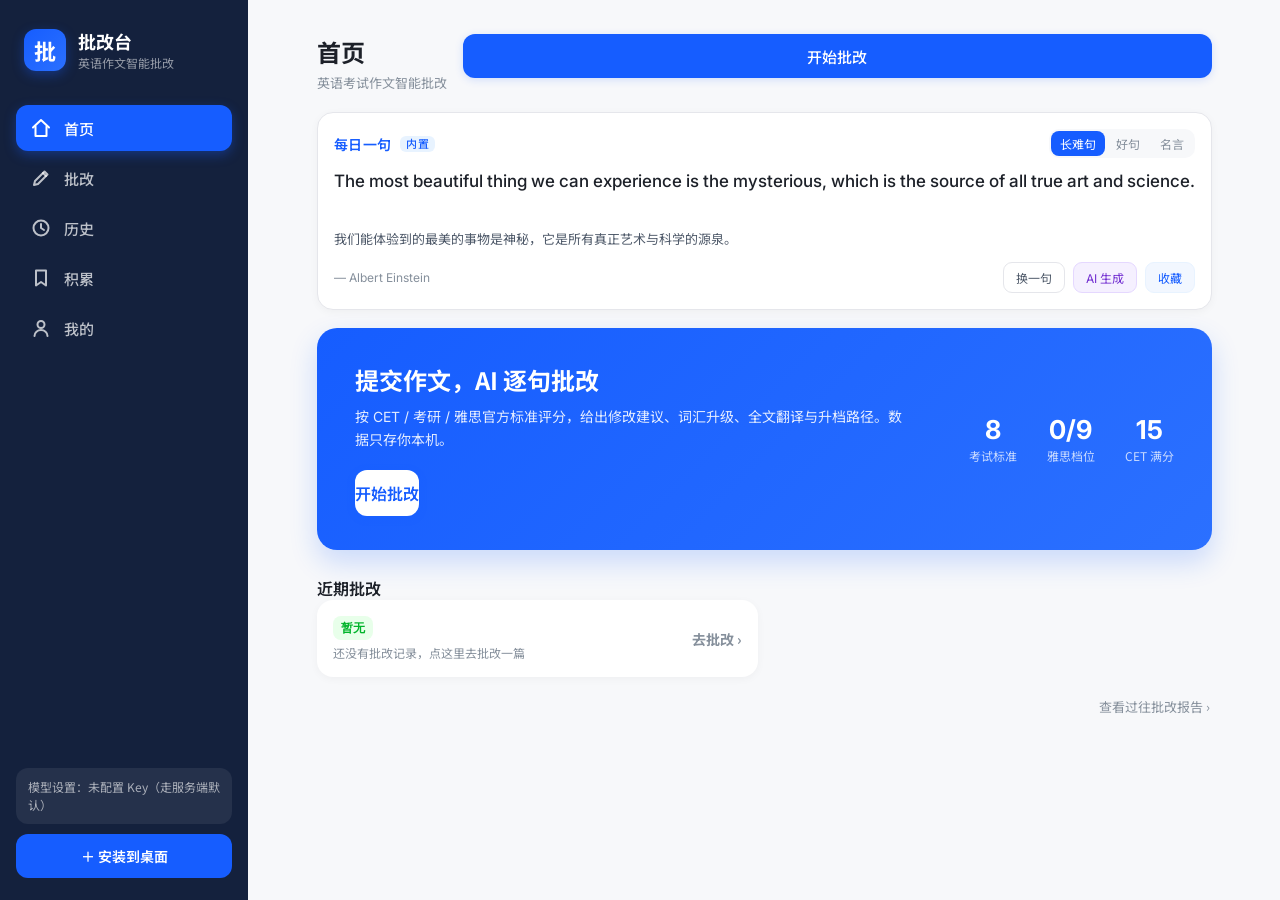
==== desktop/index.html @ 2af263ec "feat: 新增 desktop/ 桌面版界面（工作台设计，核心逻辑复用） - desktop/index.html：全新桌面布局（深色侧边栏导航 + 首页横幅 + 新建批改双栏 + 居中弹层），保留" ====
<!DOCTYPE html>
<html lang="zh-CN">
<head>
<meta charset="UTF-8">
<meta name="viewport" content="width=device-width, initial-scale=1">
<meta name="theme-color" content="#14213D">
<meta name="apple-mobile-web-app-capable" content="yes">
<meta name="apple-mobile-web-app-status-bar-style" content="default">
<meta name="apple-mobile-web-app-title" content="批改台">
<title>批改台 · 英语作文智能批改（桌面版）</title>
<link rel="manifest" href="manifest.webmanifest">
<link rel="icon" type="image/png" sizes="192x192" href="../icon-192.png">
<link rel="apple-touch-icon" href="../icon-192.png">
<link rel="preconnect" href="https://fonts.googleapis.com">
<link rel="preconnect" href="https://fonts.gstatic.com" crossorigin>
<link href="https://fonts.googleapis.com/css2?family=Inter:wght@400;500;600;700&family=Noto+Sans+SC:wght@400;500;600;700&display=swap" rel="stylesheet">
<link rel="stylesheet" href="css/style.css">
</head>
<body>
<!-- class="phone" 是 app.js 注入桌面侧边栏的挂载点；桌面版 CSS 将其铺满整个视口 -->
<div class="phone app-shell">

  <!-- ===================== 屏1 首页 ===================== -->
  <section class="screen show" id="s-home" data-active="home">
    <div class="content">
      <div class="page-head">
        <div>
          <div class="page-title">首页</div>
          <div class="page-sub">英语考试作文智能批改</div>
        </div>
        <button class="cta-primary page-cta" id="homeCta">开始批改</button>
      </div>

      <div class="daily-card" id="dailyCard">
        <div class="daily-head">
          <span class="daily-label">每日一句 <em class="daily-src" id="dailySrc"></em></span>
          <div class="daily-seg" id="dailySeg">
            <button class="on" data-cat="long">长难句</button>
            <button data-cat="good">好句</button>
            <button data-cat="quote">名言</button>
          </div>
        </div>
        <div class="daily-text" id="dailyText"></div>
        <div class="daily-cn" id="dailyCn"></div>
        <div class="daily-foot">
          <span class="daily-author" id="dailyAuthor"></span>
          <div class="daily-actions">
            <button class="mini-btn" id="dailyNext">换一句</button>
            <button class="mini-btn ai" id="dailyAI">AI 生成</button>
            <button class="mini-btn primary" id="dailySave">收藏</button>
          </div>
        </div>
      </div>

      <div class="hero-card">
        <div class="hero-main">
          <div class="hero-title">提交作文，AI 逐句批改</div>
          <div class="hero-desc">按 CET / 考研 / 雅思官方标准评分，给出修改建议、词汇升级、全文翻译与升档路径。数据只存你本机。</div>
          <button class="cta" id="heroCta" style="max-width:200px">开始批改</button>
        </div>
        <div class="hero-meta">
          <div class="hero-stat"><b>8</b><span>考试标准</span></div>
          <div class="hero-stat"><b>0/9</b><span>雅思档位</span></div>
          <div class="hero-stat"><b>15</b><span>CET 满分</span></div>
        </div>
      </div>

      <div class="section-title" style="margin-top:26px">近期批改</div>
      <div id="recentList"></div>
      <div class="report-link" id="qcReport" style="margin-top:12px">查看过往批改报告 ›</div>
    </div>
  </section>

  <!-- ===================== 屏2 新建批改 ===================== -->
  <section class="screen" id="s-new" data-active="review">
    <div class="content">
      <div class="page-head">
        <div>
          <div class="page-title">新建批改</div>
          <div class="page-sub">选择考试标准并粘贴作文，逐句智能批改</div>
        </div>
        <button class="icon-btn" id="newClose" title="返回首页"><svg viewBox="0 0 24 24" fill="none" stroke="currentColor" stroke-width="2" stroke-linecap="round"><path d="M6 6l12 12M18 6L6 18"/></svg></button>
      </div>
      <div class="new-grid">
        <div class="card new-main">
          <div class="card-title">考试标准</div>
          <div class="sub">单选，决定评分依据与目标字数</div>
          <select class="exam-select" id="levelSelect" style="width:100%">
            <option value="CET4" selected>CET-4</option>
            <option value="CET6">CET-6</option>
            <option value="考研英一A">考研英语一 · A节</option>
            <option value="考研英一B">考研英语一 · B节</option>
            <option value="考研英二A">考研英语二 · A节</option>
            <option value="考研英二B">考研英语二 · B节</option>
            <option value="高中">高中</option>
            <option value="雅思">雅思</option>
          </select>

          <div class="card-title" style="margin-top:18px">作文输入</div>
          <div class="essay-box" id="essayBox">
            <textarea class="essay-text" id="essayInput" placeholder="在这里粘贴或输入你的作文…">In recent years, online learning has become increasingly popular among college students. It offers flexibility and convenience, allowing learners to access course materials anytime and anywhere. However, it also requires stronger self-discipline to achieve satisfactory academic results.</textarea>
            <div class="word-count" id="wordCount">0 词</div>
            <div class="word-target" id="wordTarget"></div>
          </div>

          <div class="sub" id="dirHint">题目 / Directions（选填，填写可提升离题批改准确率）</div>
          <div class="dir-box">
            <textarea class="dir-text" id="dirInput" placeholder="可选：题目、Directions 或图表描述"></textarea>
          </div>

          <button class="cta grade-btn" id="gradeBtn">开始批改</button>
        </div>
        <div class="new-side">
          <div class="card">
            <div class="card-title">使用说明</div>
            <div class="guide-step"><b>1.</b> 选择考试标准，决定评分依据与目标字数</div>
            <div class="guide-step"><b>2.</b> 粘贴作文（可同时填写题目提升切题检测准确率）</div>
            <div class="guide-step"><b>3.</b> 点击「开始批改」，AI 按官方标准逐句评分</div>
            <div class="guide-step"><b>4.</b> 结果页可查看修改建议、查词、收藏、生成报告</div>
          </div>
          <div class="card" style="margin-top:14px">
            <div class="card-title">关于模型</div>
            <div class="desc">批改使用你在「我的-模型设置」中填写的 API Key，请求由你的浏览器直连模型厂商，数据不出本机。</div>
          </div>
        </div>
      </div>
    </div>
  </section>

  <!-- ===================== 屏3 批改结果 ===================== -->
  <section class="screen" id="s-result" data-active="review">
    <div class="content">
      <div class="page-head">
        <div>
          <div class="page-title">批改结果</div>
          <div class="page-sub" id="resultSub"></div>
        </div>
        <button class="icon-btn" id="resultClose" title="返回首页"><svg viewBox="0 0 24 24" fill="none" stroke="currentColor" stroke-width="2" stroke-linecap="round"><path d="M6 6l12 12M18 6L6 18"/></svg></button>
      </div>
      <div id="resultBody">
        <div class="card"><div class="desc">尚无批改结果，请先在「新建批改」提交作文。</div></div>
      </div>
      <div class="dual-cta" style="margin-top:18px">
        <button class="cta-primary" id="genReport">生成报告</button>
        <button class="cta-primary" id="againBtn">再改一篇</button>
      </div>
    </div>
  </section>

  <!-- ===================== 屏4 历史记录 ===================== -->
  <section class="screen" id="s-history" data-active="history">
    <div class="content">
      <div class="page-head">
        <div>
          <div class="page-title">历史记录</div>
          <div class="page-sub">提交即返回，后台批改，完成后在此查看</div>
        </div>
      </div>
      <div id="taskList"></div>
      <div class="empty" id="taskEmpty" hidden>
        <svg viewBox="0 0 44 44" fill="none" stroke="currentColor" stroke-width="2" stroke-linecap="round" stroke-linejoin="round"><path d="M14 22h16"/><path d="M22 14v16"/><rect x="7" y="9" width="30" height="26" rx="6"/></svg>
        <div>暂无批改记录<br>提交一篇作文后，结果会出现在这里</div>
      </div>
    </div>
  </section>

  <!-- ===================== 屏5 报告预览 ===================== -->
  <section class="screen" id="s-report" data-active="history">
    <div class="content">
      <div class="page-head">
        <div>
          <div class="page-title">批改报告</div>
          <div class="page-sub">可下载为 TXT 或分享</div>
        </div>
        <button class="icon-btn" id="reportDownload" title="下载报告"><svg viewBox="0 0 24 24" fill="none" stroke="currentColor" stroke-width="2" stroke-linecap="round" stroke-linejoin="round"><path d="M12 3v12M7 11l5 5 5-5"/><path d="M4 19h16"/></svg></button>
      </div>
      <div id="reportBody"></div>
    </div>
  </section>

  <!-- ===================== 屏6 我的 ===================== -->
  <section class="screen" id="s-mine" data-active="mine">
    <div class="content">
      <div class="page-head">
        <div>
          <div class="page-title">我的</div>
          <div class="page-sub">模型设置 · 本地数据</div>
        </div>
      </div>
      <div class="mine-wrap">
        <div class="card model-settings">
          <div class="ms-title">模型设置</div>
          <div class="ms-tip">填写你自己的 API Key，批改与取词将使用你的额度；Key 仅存你本机浏览器，不会上传。</div>
          <label class="ms-label">模型服务商</label>
          <div class="seg" id="llmVendor" style="margin:0 0 10px">
            <button class="on" data-vendor="deepseek">DeepSeek</button>
            <button data-vendor="custom">自定义</button>
          </div>
          <label class="ms-label">API Key</label>
          <input class="token-input" id="llmKey" type="password" placeholder="sk-…" style="margin-bottom:10px" autocomplete="off">
          <div class="ms-tip" style="margin:-6px 0 10px">DeepSeek 密钥：platform.deepseek.com → API Keys 页面获取（sk- 开头）。</div>
          <div id="llmCustom" hidden>
            <div class="ms-tip" style="margin:-2px 0 6px">请输入兼容 OpenAI 格式的接口地址和密钥</div>
            <label class="ms-label">Base URL</label>
            <input class="token-input" id="llmBase" placeholder="https://api.deepseek.com/chat/completions" style="margin-bottom:10px" autocomplete="off">
            <label class="ms-label">模型名</label>
            <input class="token-input" id="llmModel" placeholder="deepseek-v4-flash" style="margin-bottom:10px" autocomplete="off">
          </div>
          <button class="cta-primary" id="llmSave" style="width:100%">保存设置</button>
        </div>
        <div class="card" style="margin-top:14px">
          <div class="card-title">数据与隐私</div>
          <div class="desc">批改记录、好词好句本与设置全部只存你本机：桌面版（已安装的 PWA）可写入你选择的文件夹（history.json / vocab.json / settings.json），否则回退到浏览器 IndexedDB。无任何云端存储。</div>
        </div>
      </div>
    </div>
  </section>

  <!-- ===================== 屏7 好词好句本 ===================== -->
  <section class="screen" id="s-vocab" data-active="vocab">
    <div class="content">
      <div class="page-head">
        <div>
          <div class="page-title">好词好句本</div>
          <div class="page-sub">收藏的单词与句子，可导出复习</div>
        </div>
        <button class="icon-btn vocab-export-btn" id="vocabExport"><svg viewBox="0 0 24 24" fill="none" stroke="currentColor" stroke-width="2" stroke-linecap="round" stroke-linejoin="round"><path d="M12 3v12M7 11l5 5 5-5"/><path d="M4 19h16"/></svg><span>导出</span></button>
      </div>
      <div id="vocabBody"></div>
    </div>
  </section>

  <!-- 底部弹层（纠错 / 取词共用；桌面版显示为居中弹窗） -->
  <div class="sheet-mask" id="sheetMask"></div>
  <div class="sheet" id="sheet"></div>

  <!-- 加载遮罩 -->
  <div class="loading" id="loading"><div class="loading-box"><div class="spinner"></div><div class="loading-text">批改中…</div></div></div>
  <!-- 轻提示 -->
  <div class="toast" id="toast"><span id="toastText"></span><span class="toast-action" id="toastAction" hidden>查看</span></div>
  <!-- 通用确认弹窗（居中） -->
  <div class="modal-mask" id="modalMask" hidden>
    <div class="modal-box">
      <div class="modal-title" id="modalTitle"></div>
      <div class="modal-body" id="modalBody"></div>
      <div class="modal-actions">
        <button class="cta-secondary" id="modalCancel" style="flex:1">取消</button>
        <button class="cta-primary" id="modalConfirm" style="flex:1">确定</button>
      </div>
    </div>
  </div>

</div>

  <script src="../js/standards.js"></script>
  <script src="../js/store.js"></script>
  <script src="../js/llm.js"></script>
  <script src="../js/app.js"></script>
  <script src="../js/daily.js"></script>
  <script>
    // 桌面版专属增强：首页横幅按钮 → 新建批改（app.js 已全局暴露 showScreen）
    document.getElementById('heroCta').addEventListener('click', () => showScreen('s-new'));
  </script>
</body>
</html>
---- desktop/css/style.css ----
/* 批改台 · 桌面版样式
   先引入根样式（组件全复用：卡片/评分卡/逐句/词汇/弹层/toast/每日一句 等），
   再做桌面工作台布局覆盖：深色左侧导航 + 主内容区 + 居中弹窗。
   保留 .phone 类作为 app.js 注入桌面侧边栏（.wb-sidebar）的挂载点。 */
@import url('../../css/style.css');

/* ---------- 桌面工作台布局 ---------- */
body{background:#EEF1F5;}

/* 侧边栏：深色工作台风格（由 app.js 注入到 .phone） */
.wb-sidebar{background:#14213D;border-right:none;padding-top:24px;}
.wb-brand{padding-bottom:22px;}
.wb-logo{background:var(--grad);box-shadow:0 4px 12px rgba(22,93,255,.35);}
.wb-name{color:#fff;}
.wb-sub{color:rgba(255,255,255,.55);}
.wb-nav-item{color:rgba(255,255,255,.72);}
.wb-nav-item:hover{background:rgba(255,255,255,.08);color:#fff;}
.wb-nav-item.active{background:var(--blue);color:#fff;box-shadow:0 4px 12px rgba(22,93,255,.35);}
.wb-model-tip{background:rgba(255,255,255,.07);color:rgba(255,255,255,.62);}
.wb-install{background:var(--blue);color:#fff;}
.wb-install:hover{filter:brightness(1.08);}

/* 主内容区 */
.phone > .screen{left:248px;}
.screen .content{max-width:1180px;margin:0 auto;padding:34px 44px;}

/* 页头 */
.page-head{display:flex;align-items:flex-start;justify-content:space-between;gap:16px;margin-bottom:20px;}
.page-title{font-size:24px;font-weight:700;color:var(--ink);font-family:'Noto Sans SC',sans-serif;}
.page-sub{font-size:13px;color:var(--ink-3);margin-top:4px;font-family:'Noto Sans SC',sans-serif;}
.page-cta{width:auto;padding:0 26px;height:44px;border-radius:12px;display:inline-flex;align-items:center;justify-content:center;}

/* 首页横幅 */
.hero-card{display:flex;align-items:center;justify-content:space-between;gap:24px;background:var(--grad);border-radius:20px;padding:34px 38px;color:#fff;box-shadow:0 12px 28px rgba(22,93,255,.20);margin-top:18px;}
.hero-title{font-size:24px;font-weight:700;font-family:'Noto Sans SC',sans-serif;}
.hero-desc{font-size:14px;line-height:1.7;color:rgba(255,255,255,.88);margin-top:8px;max-width:560px;}
.hero-card .cta{background:#fff;color:var(--blue);border:none;height:46px;border-radius:12px;font-weight:600;display:flex;align-items:center;justify-content:center;margin-top:18px;}
.hero-card .cta:hover{filter:brightness(.97);}
.hero-meta{display:flex;gap:30px;}
.hero-stat{display:flex;flex-direction:column;align-items:center;}
.hero-stat b{font-size:26px;font-family:'Inter',sans-serif;}
.hero-stat span{font-size:12px;color:rgba(255,255,255,.75);margin-top:2px;font-family:'Noto Sans SC',sans-serif;}

/* 新建批改：双栏 */
.new-grid{display:grid;grid-template-columns:minmax(0,1fr) 320px;gap:20px;align-items:start;}
.new-main{padding:24px;}
.new-side{display:flex;flex-direction:column;}
.guide-step{font-size:13px;line-height:1.6;color:var(--ink-2);padding:8px 0;border-bottom:1px dashed var(--border);font-family:'Noto Sans SC',sans-serif;}
.guide-step:last-child{border-bottom:none;}
.guide-step b{display:inline-flex;width:20px;height:20px;border-radius:50%;background:var(--blue-soft);color:var(--blue);align-items:center;justify-content:center;font-size:12px;margin-right:8px;font-family:'Inter',sans-serif;}

/* 我的 */
.mine-wrap{max-width:680px;}

/* 好词好句本：导出按钮 */
.vocab-export-btn{display:inline-flex;align-items:center;gap:6px;padding:0 14px;height:40px;border-radius:10px;font-size:13px;color:var(--ink-2);}
.vocab-export-btn span{font-family:'Noto Sans SC',sans-serif;}

/* 弹层：居中弹窗（桌面风格） */
.sheet{display:none;left:calc(50% + 124px);right:auto;bottom:auto;top:50%;transform:translate(-50%,-50%);width:min(620px,62vw);max-height:80vh;border-radius:16px;box-shadow:0 20px 48px rgba(16,33,68,.22);}
.sheet.show{display:block;transform:translate(-50%,-50%);}

/* 结果页操作按钮行 */
.dual-cta{margin-top:18px;}

/* 窄窗口兜底：收起说明栏与横幅统计 */
@media (max-width:1100px){
  .new-grid{grid-template-columns:1fr;}
  .new-side{display:none;}
  .hero-meta{display:none;}
}
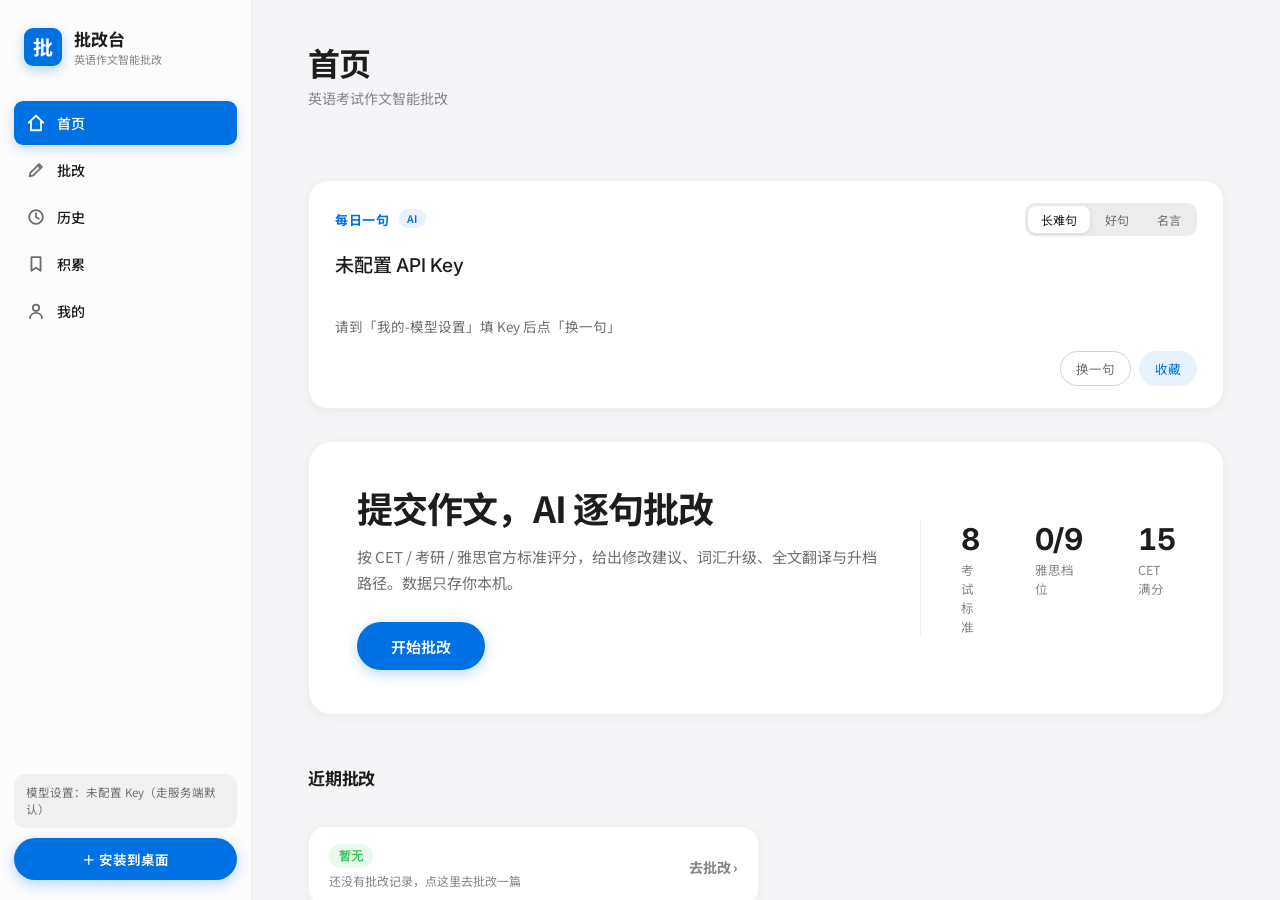
==== commit 9bd5578c: "feat: 综合 UI/UX 改进（每日一句全 AI、积累分类、润色功能、评分标准折叠） - daily.js：删除内置 LIB（用户反感固定句子）+ 删除"AI 生成"按钮；改为默认每次"换一句"实" ====
--- a/desktop/index.html
+++ b/desktop/index.html
@@ -28,7 +28,6 @@
           <div class="page-title">首页</div>
           <div class="page-sub">英语考试作文智能批改</div>
         </div>
-        <button class="cta-primary page-cta" id="homeCta">开始批改</button>
       </div>
 
       <div class="daily-card" id="dailyCard">
@@ -46,7 +45,6 @@
           <span class="daily-author" id="dailyAuthor"></span>
           <div class="daily-actions">
             <button class="mini-btn" id="dailyNext">换一句</button>
-            <button class="mini-btn ai" id="dailyAI">AI 生成</button>
             <button class="mini-btn primary" id="dailySave">收藏</button>
           </div>
         </div>
@@ -56,7 +54,7 @@
         <div class="hero-main">
           <div class="hero-title">提交作文，AI 逐句批改</div>
           <div class="hero-desc">按 CET / 考研 / 雅思官方标准评分，给出修改建议、词汇升级、全文翻译与升档路径。数据只存你本机。</div>
-          <button class="cta" id="heroCta" style="max-width:200px">开始批改</button>
+          <button class="cta" id="homeCta" style="max-width:200px">开始批改</button>
         </div>
         <div class="hero-meta">
           <div class="hero-stat"><b>8</b><span>考试标准</span></div>
@@ -224,7 +222,14 @@
           <div class="page-title">好词好句本</div>
           <div class="page-sub">收藏的单词与句子，可导出复习</div>
         </div>
-        <button class="icon-btn vocab-export-btn" id="vocabExport"><svg viewBox="0 0 24 24" fill="none" stroke="currentColor" stroke-width="2" stroke-linecap="round" stroke-linejoin="round"><path d="M12 3v12M7 11l5 5 5-5"/><path d="M4 19h16"/></svg><span>导出</span></button>
+        <div class="vocab-head-actions">
+          <div class="seg vocab-seg" id="vocabFilter">
+            <button class="on" data-filter="all">全部</button>
+            <button data-filter="word">单词</button>
+            <button data-filter="sentence">句子</button>
+          </div>
+          <button class="vocab-export-btn" id="vocabExport"><svg viewBox="0 0 24 24" fill="none" stroke="currentColor" stroke-width="2" stroke-linecap="round" stroke-linejoin="round"><path d="M12 3v12M7 11l5 5 5-5"/><path d="M4 19h16"/></svg><span>导出</span></button>
+        </div>
       </div>
       <div id="vocabBody"></div>
     </div>
@@ -259,7 +264,7 @@
   <script src="../js/daily.js"></script>
   <script>
     // 桌面版专属增强：首页横幅按钮 → 新建批改（app.js 已全局暴露 showScreen）
-    document.getElementById('heroCta').addEventListener('click', () => showScreen('s-new'));
+    document.getElementById('homeCta').addEventListener('click', () => showScreen('s-new'));
   </script>
 </body>
 </html>
--- a/desktop/css/style.css
+++ b/desktop/css/style.css
@@ -1,71 +1,415 @@
-/* 批改台 · 桌面版样式
-   先引入根样式（组件全复用：卡片/评分卡/逐句/词汇/弹层/toast/每日一句 等），
-   再做桌面工作台布局覆盖：深色左侧导航 + 主内容区 + 居中弹窗。
-   保留 .phone 类作为 app.js 注入桌面侧边栏（.wb-sidebar）的挂载点。 */
+/* ============================================================
+   批改台 · 桌面版（Apple 设计语言）
+   引入根样式作为功能兜底，随后：
+   1) 覆盖色板为 Apple 系统色（蓝 #0071E3 / 绿 #34C759 / 红 #FF3B30
+      背景 #F5F5F7 / 正文 #1D1D1F）
+   2) 形态对齐 Apple：大标题负字距、大圆角、胶囊按钮、
+      毛玻璃侧边栏、segmented 控件、克制层次（少边框多留白）
+   ============================================================ */
 @import url('../../css/style.css');
 
-/* ---------- 桌面工作台布局 ---------- */
-body{background:#EEF1F5;}
-
-/* 侧边栏：深色工作台风格（由 app.js 注入到 .phone） */
-.wb-sidebar{background:#14213D;border-right:none;padding-top:24px;}
-.wb-brand{padding-bottom:22px;}
-.wb-logo{background:var(--grad);box-shadow:0 4px 12px rgba(22,93,255,.35);}
-.wb-name{color:#fff;}
-.wb-sub{color:rgba(255,255,255,.55);}
-.wb-nav-item{color:rgba(255,255,255,.72);}
-.wb-nav-item:hover{background:rgba(255,255,255,.08);color:#fff;}
-.wb-nav-item.active{background:var(--blue);color:#fff;box-shadow:0 4px 12px rgba(22,93,255,.35);}
-.wb-model-tip{background:rgba(255,255,255,.07);color:rgba(255,255,255,.62);}
-.wb-install{background:var(--blue);color:#fff;}
-.wb-install:hover{filter:brightness(1.08);}
-
-/* 主内容区 */
-.phone > .screen{left:248px;}
-.screen .content{max-width:1180px;margin:0 auto;padding:34px 44px;}
-
-/* 页头 */
-.page-head{display:flex;align-items:flex-start;justify-content:space-between;gap:16px;margin-bottom:20px;}
-.page-title{font-size:24px;font-weight:700;color:var(--ink);font-family:'Noto Sans SC',sans-serif;}
-.page-sub{font-size:13px;color:var(--ink-3);margin-top:4px;font-family:'Noto Sans SC',sans-serif;}
-.page-cta{width:auto;padding:0 26px;height:44px;border-radius:12px;display:inline-flex;align-items:center;justify-content:center;}
-
-/* 首页横幅 */
-.hero-card{display:flex;align-items:center;justify-content:space-between;gap:24px;background:var(--grad);border-radius:20px;padding:34px 38px;color:#fff;box-shadow:0 12px 28px rgba(22,93,255,.20);margin-top:18px;}
-.hero-title{font-size:24px;font-weight:700;font-family:'Noto Sans SC',sans-serif;}
-.hero-desc{font-size:14px;line-height:1.7;color:rgba(255,255,255,.88);margin-top:8px;max-width:560px;}
-.hero-card .cta{background:#fff;color:var(--blue);border:none;height:46px;border-radius:12px;font-weight:600;display:flex;align-items:center;justify-content:center;margin-top:18px;}
-.hero-card .cta:hover{filter:brightness(.97);}
-.hero-meta{display:flex;gap:30px;}
-.hero-stat{display:flex;flex-direction:column;align-items:center;}
-.hero-stat b{font-size:26px;font-family:'Inter',sans-serif;}
-.hero-stat span{font-size:12px;color:rgba(255,255,255,.75);margin-top:2px;font-family:'Noto Sans SC',sans-serif;}
-
-/* 新建批改：双栏 */
-.new-grid{display:grid;grid-template-columns:minmax(0,1fr) 320px;gap:20px;align-items:start;}
-.new-main{padding:24px;}
-.new-side{display:flex;flex-direction:column;}
-.guide-step{font-size:13px;line-height:1.6;color:var(--ink-2);padding:8px 0;border-bottom:1px dashed var(--border);font-family:'Noto Sans SC',sans-serif;}
+/* ---------- Apple 设计令牌 ---------- */
+:root{
+  /* 系统色板（覆盖根样式变量，使所有组件自动切换配色） */
+  --blue:#0071E3;
+  --blue-dark:#0040DD;
+  --blue-soft:#E8F1FE;
+  --chip-blue:#E8F1FE;
+  --chip-purple-bg:#F3EBFB;
+  --chip-purple:#AF52DE;
+  --bg:#F5F5F7;
+  --card:#FFFFFF;
+  --border:#E8E8ED;
+  --ink:#1D1D1F;
+  --ink-2:#6E6E73;
+  --ink-3:#86868B;
+  --gray:#C7C7CC;
+  --green:#34C759;
+  --green-bg:#E9F9EE;
+  --warn:#FF9500;
+  --warn-bg:#FFF6E5;
+  --red:#FF3B30;
+  --red-bg:#FFF0EF;
+  --grad:linear-gradient(135deg,#0071E3 0%,#42A5F5 100%);
+  --shadow-card:0 2px 12px rgba(0,0,0,.06);
+  --shadow-modal:0 24px 60px rgba(0,0,0,.18);
+
+  /* 桌面版令牌 */
+  --dt-bg:#F5F5F7;
+  --dt-surface:#FFFFFF;
+  --dt-border:rgba(0,0,0,.06);
+  --dt-border-strong:#D2D2D7;
+  --dt-ink:#1D1D1F;
+  --dt-ink-2:#6E6E73;
+  --dt-ink-3:#86868B;
+  --dt-shadow-sm:0 2px 10px rgba(0,0,0,.05);
+  --dt-shadow-md:0 12px 32px rgba(0,0,0,.10);
+  --dt-shadow-lg:0 28px 64px rgba(0,0,0,.16);
+  --dt-radius:18px;
+}
+
+/* ---------- 全局基础 ---------- */
+html,body{height:100%;}
+body{background:var(--dt-bg);color:var(--dt-ink);-webkit-font-smoothing:antialiased;font-feature-settings:"tnum";}
+::selection{background:rgba(0,113,227,.16);}
+button{font-family:inherit;}
+
+.content::-webkit-scrollbar{width:9px;}
+.content::-webkit-scrollbar-thumb{background:#C8C9CD;border-radius:6px;border:2px solid var(--dt-bg);}
+.content::-webkit-scrollbar-thumb:hover{background:#A9ABB0;}
+.content::-webkit-scrollbar-track{background:transparent;}
+
+/* ---------- 应用外壳 ---------- */
+.phone{
+  width:100vw;height:100vh;height:100dvh;border-radius:0;box-shadow:none;border:none;
+  display:flex;flex-direction:row;overflow:hidden;background:var(--dt-bg);
+}
+.phone > .screen{left:252px;}
+.screen{position:absolute;top:0;bottom:0;right:0;display:none;flex-direction:column;background:var(--dt-bg);}
+.screen.show{display:flex;}
+.screen .content{flex:1;overflow-y:auto;max-width:1120px;margin:0 auto;padding:44px 56px 64px;width:100%;display:flex;flex-direction:column;}
+.statusbar,.tabbar,.home-indicator{display:none!important;}
+
+/* ---------- 侧边栏（毛玻璃，macOS/iOS 风） ---------- */
+.wb-sidebar{
+  display:flex;flex-direction:column;width:252px;flex:none;height:100%;
+  background:rgba(255,255,255,.68);backdrop-filter:blur(24px) saturate(180%);-webkit-backdrop-filter:blur(24px) saturate(180%);
+  border-right:1px solid rgba(0,0,0,.06);
+  padding:26px 14px 20px;gap:6px;z-index:5;
+}
+.wb-brand{display:flex;align-items:center;gap:12px;padding:0 10px 26px;}
+.wb-logo{
+  width:38px;height:38px;border-radius:9px;background:var(--blue);color:#fff;
+  display:flex;align-items:center;justify-content:center;font-size:20px;font-weight:700;
+  font-family:'Noto Sans SC',sans-serif;flex:none;box-shadow:0 4px 12px rgba(0,113,227,.30);
+}
+.wb-name{font-size:17px;font-weight:700;color:var(--dt-ink);font-family:'Noto Sans SC',sans-serif;letter-spacing:-.01em;}
+.wb-sub{font-size:11px;color:var(--dt-ink-3);font-family:'Noto Sans SC',sans-serif;}
+.wb-nav{display:flex;flex-direction:column;gap:3px;margin-top:2px;}
+.wb-nav-item{
+  display:flex;align-items:center;gap:11px;height:44px;padding:0 12px;border:none;background:transparent;
+  border-radius:9px;color:var(--dt-ink);cursor:pointer;font-size:14px;font-weight:500;
+  font-family:'Noto Sans SC',sans-serif;transition:background .16s ease,color .16s ease;
+}
+.wb-nav-item svg{width:20px;height:20px;flex:none;color:var(--dt-ink-2);transition:color .16s ease;}
+.wb-nav-item:hover{background:rgba(0,0,0,.045);}
+.wb-nav-item.active{background:var(--blue);color:#fff;}
+.wb-nav-item.active svg{color:#fff;}
+.wb-side-foot{margin-top:auto;display:flex;flex-direction:column;gap:10px;}
+.wb-model-tip{
+  font-size:11.5px;color:var(--dt-ink-2);line-height:17px;font-family:'Noto Sans SC',sans-serif;
+  padding:10px 12px;background:rgba(0,0,0,.045);border-radius:11px;
+}
+.wb-install{
+  height:42px;border:none;border-radius:980px;background:var(--blue);color:#fff;
+  font-size:13.5px;font-weight:600;font-family:'Noto Sans SC',sans-serif;cursor:pointer;
+  display:flex;align-items:center;justify-content:center;gap:7px;
+  box-shadow:0 4px 14px rgba(0,113,227,.28);transition:filter .15s ease,transform .08s ease;
+}
+.wb-install:hover{filter:brightness(1.06);}
+.wb-install:active{transform:scale(.98);}
+.wb-install svg{width:17px;height:17px;}
+
+/* ---------- 页头（Apple 大标题） ---------- */
+.page-head{display:flex;align-items:flex-end;justify-content:space-between;gap:16px;margin-bottom:28px;}
+.page-title{font-size:32px;font-weight:700;color:var(--dt-ink);font-family:'Noto Sans SC',sans-serif;letter-spacing:-.02em;line-height:1.15;}
+.page-sub{font-size:14px;color:var(--dt-ink-3);margin-top:7px;font-family:'Noto Sans SC',sans-serif;}
+.page-cta{width:auto;padding:0 30px;height:44px;border-radius:980px;display:inline-flex;align-items:center;justify-content:center;}
+
+/* ---------- 按钮（胶囊） ---------- */
+.cta,.cta-primary{
+  background:var(--blue);color:#fff;border-radius:980px;height:46px;display:flex;align-items:center;justify-content:center;
+  font-size:15px;font-weight:600;font-family:'Noto Sans SC',sans-serif;cursor:pointer;border:none;
+  box-shadow:0 4px 14px rgba(0,113,227,.26);transition:filter .15s ease,transform .08s ease;
+}
+.cta:hover,.cta-primary:hover{filter:brightness(1.06);}
+.cta:active,.cta-primary:active{transform:scale(.985);}
+.cta-secondary{
+  flex:1;background:var(--dt-surface);color:var(--blue);border:1px solid var(--dt-border-strong);
+  border-radius:980px;height:46px;display:flex;align-items:center;justify-content:center;
+  font-size:15px;font-weight:600;font-family:'Noto Sans SC',sans-serif;cursor:pointer;
+  transition:background .15s ease,transform .08s ease;
+}
+.cta-secondary:hover{background:var(--blue-soft);}
+.cta-secondary:active{transform:scale(.985);}
+.icon-btn{width:38px;height:38px;color:var(--dt-ink-3);display:flex;align-items:center;justify-content:center;border-radius:9px;border:none;background:transparent;cursor:pointer;transition:background .15s ease,color .15s ease;}
+.icon-btn:hover{background:rgba(0,113,227,.08);color:var(--blue);}
+.icon-btn svg{width:20px;height:20px;}
+.mini-btn{
+  font-size:12.5px;padding:7px 15px;border:1px solid var(--dt-border-strong);background:var(--dt-surface);
+  color:var(--dt-ink-2);border-radius:980px;cursor:pointer;font-family:'Noto Sans SC',sans-serif;
+  transition:background .15s ease,color .15s ease,border-color .15s ease,transform .08s ease;
+}
+.mini-btn:hover{border-color:var(--blue);color:var(--blue);background:var(--blue-soft);}
+.mini-btn:active{transform:scale(.97);}
+.mini-btn:disabled{opacity:.5;cursor:default;}
+.mini-btn.primary{background:var(--blue-soft);border-color:transparent;color:var(--blue);}
+.mini-btn.ai{background:var(--chip-purple-bg);border-color:transparent;color:var(--chip-purple);}
+.vocab-export-btn{display:inline-flex;align-items:center;gap:6px;padding:0 18px;height:38px;border-radius:980px;font-size:13px;color:var(--dt-ink-2);background:var(--dt-surface);border:1px solid var(--dt-border-strong);white-space:nowrap;font-family:'Noto Sans SC',sans-serif;cursor:pointer;transition:background .15s ease,color .15s ease,border-color .15s ease;}
+.vocab-export-btn:hover{background:var(--blue-soft);color:var(--blue);border-color:transparent;}
+.vocab-export-btn svg{width:16px;height:16px;flex:none;}
+.vocab-export-btn span{font-weight:500;}
+.vocab-head-actions{display:flex;align-items:center;gap:14px;flex-wrap:wrap;}
+.vocab-seg{height:38px;padding:3px;}
+.vocab-seg button{font-size:13px;padding:4px 14px;}
+
+/* 积累页分组（单词 / 句子） */
+.vocab-group{margin-bottom:18px;}
+.vocab-group:last-child{margin-bottom:0;}
+.vocab-group-title{font-size:14.5px;font-weight:600;color:var(--dt-ink);font-family:'Noto Sans SC',sans-serif;margin-bottom:10px;display:flex;align-items:center;gap:8px;letter-spacing:-.01em;}
+.vocab-group-count{font-size:11.5px;color:var(--blue);background:var(--blue-soft);border-radius:6px;padding:2px 8px;font-weight:600;font-family:'Inter',sans-serif;font-variant-numeric:tabular-nums;}
+.vocab-list{background:transparent!important;border:none!important;box-shadow:none!important;display:block!important;grid-template-columns:none!important;overflow:visible!important;}
+.vocab-item{cursor:pointer;transition:background .15s ease;}
+.vocab-item:hover{background:#FAFAFB;}
+.task-retry{border-radius:980px;height:32px;padding:0 16px;font-size:12.5px;transition:filter .15s ease;}
+.task-retry.ghost{background:var(--dt-surface);color:var(--blue);border:1px solid var(--dt-border-strong);}
+.task-retry:hover{filter:brightness(.95);}
+.sent-nav-btn{border-radius:980px;height:32px;padding:0 14px;font-size:12.5px;border:1px solid var(--dt-border-strong);color:var(--blue);background:var(--dt-surface);cursor:pointer;transition:background .15s ease;}
+.sent-nav-btn:hover{background:var(--blue-soft);}
+
+/* ---------- 表单 ---------- */
+.exam-select{width:100%;height:46px;border:1px solid var(--dt-border-strong);border-radius:12px;padding:0 14px;font-size:14px;font-weight:500;color:var(--dt-ink);font-family:'Noto Sans SC',sans-serif;background:#fff;appearance:none;-webkit-appearance:none;cursor:pointer;transition:border-color .15s ease,box-shadow .15s ease;background-image:url("data:image/svg+xml,%3Csvg xmlns='http://www.w3.org/2000/svg' width='14' height='14' viewBox='0 0 24 24' fill='none' stroke='%2386868B' stroke-width='2' stroke-linecap='round' stroke-linejoin='round'%3E%3Cpath d='M6 9l6 6 6-6'/%3E%3C/svg%3E");background-repeat:no-repeat;background-position:right 14px center;}
+.exam-select:focus{outline:none;border-color:var(--blue);box-shadow:0 0 0 3px rgba(0,113,227,.14);}
+.token-input{width:100%;height:44px;border:1px solid var(--dt-border-strong);border-radius:12px;padding:0 14px;font-size:14px;outline:none;font-family:'Inter','Noto Sans SC',sans-serif;background:#fff;transition:border-color .15s ease,box-shadow .15s ease;}
+.token-input:focus{border-color:var(--blue);box-shadow:0 0 0 3px rgba(0,113,227,.14);}
+.essay-box{background:#fff;border:1px solid var(--dt-border-strong);border-radius:16px;padding:16px;height:320px;display:flex;flex-direction:column;gap:8px;transition:border-color .15s ease,box-shadow .15s ease;}
+.essay-box:focus-within{border-color:var(--blue);box-shadow:0 0 0 3px rgba(0,113,227,.14);}
+.essay-text{flex:1;color:var(--dt-ink-2);line-height:1.75;font-size:15.5px;}
+.dir-box{background:#fff;border:1px solid var(--dt-border-strong);border-radius:12px;padding:12px;height:76px;display:flex;align-items:stretch;transition:border-color .15s ease,box-shadow .15s ease;}
+.dir-box:focus-within{border-color:var(--blue);box-shadow:0 0 0 3px rgba(0,113,227,.14);}
+.word-count{font-size:12px;font-weight:600;color:var(--dt-ink-3);font-family:'Inter',sans-serif;align-self:flex-end;}
+.word-count.low{color:var(--warn);}
+.word-count.ok{color:var(--green);}
+.word-count.high{color:var(--red);}
+.word-target{font-size:11px;color:var(--dt-ink-3);font-family:'Noto Sans SC',sans-serif;align-self:flex-end;margin-top:-4px;}
+.seg{background:rgba(120,120,128,.14);border-radius:10px;padding:3px;height:40px;display:flex;}
+.seg button{flex:1;border:none;background:transparent;border-radius:8px;font-size:14px;font-weight:500;font-family:'Noto Sans SC',sans-serif;cursor:pointer;color:var(--dt-ink-2);transition:background .16s ease,color .16s ease,box-shadow .16s ease;}
+.seg button.on{background:#fff;color:var(--dt-ink);box-shadow:0 1px 4px rgba(0,0,0,.10);}
+
+/* ---------- 卡片与列表（克制层次：白卡 + 细边 + 轻阴影） ---------- */
+.card{background:var(--dt-surface);border:1px solid rgba(0,0,0,.05);border-radius:20px;padding:24px;display:flex;flex-direction:column;box-shadow:var(--dt-shadow-sm);}
+.card-title{font-size:15px;font-weight:600;color:var(--dt-ink);font-family:'Noto Sans SC',sans-serif;letter-spacing:-.01em;}
+.desc{font-size:13.5px;line-height:1.7;color:var(--dt-ink-2);font-family:'Noto Sans SC',sans-serif;}
+.sub{font-size:13px;color:var(--dt-ink-3);font-family:'Noto Sans SC',sans-serif;}
+.section-title{font-size:17px;font-weight:700;color:var(--dt-ink);font-family:'Noto Sans SC',sans-serif;letter-spacing:-.01em;margin-bottom:12px;}
+.report-link{font-size:13px;color:var(--dt-ink-3);text-align:right;cursor:pointer;font-family:'Noto Sans SC',sans-serif;padding:8px 2px;transition:color .15s ease;}
+.report-link:hover{color:var(--blue);}
+.list-card{background:var(--dt-surface);border:1px solid rgba(0,0,0,.05);border-radius:20px;box-shadow:var(--dt-shadow-sm);overflow:hidden;}
+.recent-card,.history-card{
+  background:var(--dt-surface);border:1px solid rgba(0,0,0,.05);border-radius:18px;padding:17px 20px;
+  box-shadow:var(--dt-shadow-sm);display:flex;align-items:center;justify-content:space-between;
+  transition:transform .16s ease,box-shadow .16s ease;
+}
+.recent-card:hover,.history-card:hover{transform:translateY(-2px);box-shadow:var(--dt-shadow-md);}
+.rc-score,.hc-score{font-size:24px;font-weight:700;color:var(--blue);font-family:'Inter',sans-serif;font-variant-numeric:tabular-nums;letter-spacing:-.02em;}
+.chip-label{background:var(--green-bg);color:var(--green);border-radius:980px;padding:0 10px;height:24px;display:inline-flex;align-items:center;font-size:12px;font-weight:600;font-family:'Inter',sans-serif;align-self:flex-start;}
+.task-card.running{opacity:.85;}
+.task-state.running{color:var(--blue);}
+.task-state.done{color:var(--green);}
+.task-state.failed{color:var(--red);}
+.empty{color:var(--dt-ink-3);font-size:14px;text-align:center;padding:56px 20px;line-height:24px;font-family:'Noto Sans SC',sans-serif;}
+.empty svg{width:46px;height:46px;margin-bottom:12px;color:#C7C7CC;}
+#recentList{display:grid;grid-template-columns:1fr 1fr;gap:14px;}
+.list-card{display:grid;grid-template-columns:1fr 1fr;gap:0;background:transparent;border:none;box-shadow:none;overflow:visible;}
+.list-card .history-card,.list-card .vocab-item{border-bottom:1px solid rgba(0,0,0,.05);border-radius:0;margin-bottom:0;}
+.list-card .history-card:last-child,.list-card .vocab-item:last-child{border-bottom:none;}
+
+/* ---------- 首页（Apple 大留白大标题） ---------- */
+.hero-card{
+  display:flex;align-items:center;justify-content:space-between;gap:40px;
+  background:var(--dt-surface);border:1px solid rgba(0,0,0,.05);border-radius:24px;
+  padding:44px 48px;box-shadow:var(--dt-shadow-sm);margin-top:4px;
+}
+.hero-main{max-width:560px;}
+.hero-title{font-size:36px;font-weight:700;color:var(--dt-ink);font-family:'Noto Sans SC',sans-serif;letter-spacing:-.025em;line-height:1.2;}
+.hero-desc{font-size:15px;line-height:1.75;color:var(--dt-ink-2);margin-top:14px;font-family:'Noto Sans SC',sans-serif;}
+.hero-card .cta{display:inline-flex;align-items:center;justify-content:center;margin-top:26px;padding:0 34px;height:48px;}
+.hero-meta{display:flex;gap:0;border-left:1px solid rgba(0,0,0,.06);padding-left:40px;}
+.hero-stat{display:flex;flex-direction:column;align-items:flex-start;gap:3px;padding:0 28px;}
+.hero-stat:first-child{padding-left:0;}
+.hero-stat:last-child{padding-right:0;}
+.hero-stat b{font-size:30px;font-weight:700;color:var(--dt-ink);font-family:'Inter',sans-serif;font-variant-numeric:tabular-nums;letter-spacing:-.02em;}
+.hero-stat span{font-size:12.5px;color:var(--dt-ink-3);font-family:'Noto Sans SC',sans-serif;}
+
+/* 每日一句 */
+.daily-card{background:var(--dt-surface);border:1px solid rgba(0,0,0,.05);border-radius:20px;padding:22px 26px;margin:20px 0 4px;box-shadow:var(--dt-shadow-sm);}
+.daily-head{display:flex;align-items:center;justify-content:space-between;gap:8px;margin-bottom:14px;}
+.daily-label{font-size:13px;font-weight:700;color:var(--blue);letter-spacing:.04em;font-family:'Noto Sans SC',sans-serif;text-transform:uppercase;}
+.daily-src{font-style:normal;font-size:10.5px;font-weight:600;color:var(--blue);background:var(--blue-soft);border-radius:980px;padding:2px 8px;margin-left:6px;vertical-align:2px;}
+.daily-seg{display:flex;background:rgba(120,120,128,.14);border-radius:10px;padding:3px;gap:2px;}
+.daily-seg button{font-size:12px;padding:5px 13px;border:none;background:transparent;color:var(--dt-ink-2);border-radius:8px;cursor:pointer;font-family:'Noto Sans SC',sans-serif;transition:background .16s ease,color .16s ease;}
+.daily-seg button.on{background:#fff;color:var(--dt-ink);box-shadow:0 1px 4px rgba(0,0,0,.10);}
+.daily-text{font-size:19px;line-height:1.65;color:var(--dt-ink);font-weight:500;min-height:58px;font-family:'Inter','Noto Sans SC',sans-serif;letter-spacing:-.01em;}
+.daily-cn{font-size:13.5px;line-height:1.6;color:var(--dt-ink-2);margin-top:8px;min-height:18px;font-family:'Noto Sans SC',sans-serif;}
+.daily-foot{display:flex;align-items:center;justify-content:space-between;gap:8px;margin-top:14px;flex-wrap:wrap;}
+.daily-author{font-size:12px;color:var(--dt-ink-3);font-family:'Noto Sans SC',sans-serif;}
+.daily-actions{display:flex;gap:8px;flex-wrap:wrap;}
+
+/* ---------- 新建批改 ---------- */
+.new-grid{display:grid;grid-template-columns:minmax(0,1fr) 320px;gap:24px;align-items:start;}
+.new-main{padding:26px;gap:8px;}
+.new-side{display:flex;flex-direction:column;gap:18px;}
+.guide-step{font-size:13.5px;line-height:1.65;color:var(--dt-ink-2);padding:10px 0;border-bottom:1px dashed rgba(0,0,0,.08);font-family:'Noto Sans SC',sans-serif;}
 .guide-step:last-child{border-bottom:none;}
-.guide-step b{display:inline-flex;width:20px;height:20px;border-radius:50%;background:var(--blue-soft);color:var(--blue);align-items:center;justify-content:center;font-size:12px;margin-right:8px;font-family:'Inter',sans-serif;}
-
-/* 我的 */
+.guide-step b{display:inline-flex;width:22px;height:22px;border-radius:50%;background:var(--blue-soft);color:var(--blue);align-items:center;justify-content:center;font-size:12px;margin-right:9px;font-family:'Inter',sans-serif;flex:none;}
+
+/* ---------- 我的 ---------- */
 .mine-wrap{max-width:680px;}
-
-/* 好词好句本：导出按钮 */
-.vocab-export-btn{display:inline-flex;align-items:center;gap:6px;padding:0 14px;height:40px;border-radius:10px;font-size:13px;color:var(--ink-2);}
-.vocab-export-btn span{font-family:'Noto Sans SC',sans-serif;}
-
-/* 弹层：居中弹窗（桌面风格） */
-.sheet{display:none;left:calc(50% + 124px);right:auto;bottom:auto;top:50%;transform:translate(-50%,-50%);width:min(620px,62vw);max-height:80vh;border-radius:16px;box-shadow:0 20px 48px rgba(16,33,68,.22);}
-.sheet.show{display:block;transform:translate(-50%,-50%);}
-
-/* 结果页操作按钮行 */
-.dual-cta{margin-top:18px;}
-
-/* 窄窗口兜底：收起说明栏与横幅统计 */
-@media (max-width:1100px){
+.model-settings{padding:26px;}
+.ms-title{font-size:16px;font-weight:700;color:var(--dt-ink);font-family:'Noto Sans SC',sans-serif;letter-spacing:-.01em;}
+.ms-tip{font-size:12.5px;color:var(--dt-ink-3);line-height:19px;margin:4px 0 12px;font-family:'Noto Sans SC',sans-serif;}
+.ms-label{font-size:12.5px;color:var(--dt-ink-2);margin:8px 0 5px;font-family:'Noto Sans SC',sans-serif;font-weight:500;}
+
+/* ---------- 批改结果 ---------- */
+.score-card{background:var(--dt-surface);border:1px solid rgba(0,0,0,.05);border-radius:22px;padding:28px 32px;display:flex;align-items:center;justify-content:space-between;box-shadow:var(--dt-shadow-sm);}
+.sc-score{font-size:44px;font-weight:700;color:var(--dt-ink);font-family:'Inter',sans-serif;font-variant-numeric:tabular-nums;line-height:1.05;letter-spacing:-.03em;}
+.sc-tag{background:var(--blue);color:#fff;border-radius:980px;padding:2px 11px;height:24px;display:inline-flex;align-items:center;font-size:12px;font-weight:600;font-family:'Inter',sans-serif;align-self:flex-start;}
+.sc-band{font-size:14px;font-weight:500;color:var(--dt-ink-2);font-family:'Noto Sans SC',sans-serif;}
+.sc-conv{font-size:30px;font-weight:700;color:var(--blue);font-family:'Inter',sans-serif;font-variant-numeric:tabular-nums;letter-spacing:-.02em;}
+.score-card .info-btn{background:rgba(0,0,0,.05);color:var(--dt-ink-2);border-radius:50%;width:26px;height:26px;display:inline-flex;align-items:center;justify-content:center;font-size:12px;font-weight:700;flex:none;border:none;cursor:pointer;}
+.dim4-bar{height:9px;background:rgba(0,0,0,.06);border-radius:5px;overflow:hidden;}
+.dim4-fill{height:100%;background:var(--blue);border-radius:5px;}
+.dim4-score{font-size:15px;font-weight:700;color:var(--blue);width:30px;text-align:right;font-family:'Inter',sans-serif;font-variant-numeric:tabular-nums;}
+.path-card{background:var(--blue-soft);border:1px solid rgba(0,113,227,.12);border-radius:16px;padding:18px;}
+.banner{background:var(--green-bg);border:1px solid rgba(52,199,89,.18);border-radius:12px;padding:14px 16px;display:flex;align-items:center;gap:10px;}
+.report-card{background:var(--dt-surface);border:1px solid rgba(0,0,0,.05);border-radius:20px;padding:24px;display:flex;flex-direction:column;gap:14px;box-shadow:var(--dt-shadow-sm);}
+.rep-score{font-size:32px;font-weight:700;color:var(--dt-ink);font-family:'Inter',sans-serif;font-variant-numeric:tabular-nums;letter-spacing:-.02em;}
+.rep-conv{font-size:24px;font-weight:700;color:var(--blue);font-family:'Inter',sans-serif;font-variant-numeric:tabular-nums;letter-spacing:-.02em;}
+
+/* 逐句批改 */
+.sent-card{border-top:1px solid rgba(0,0,0,.05);padding-top:15px;display:flex;flex-direction:column;gap:7px;}
+.sent-idx{font-size:12.5px;font-weight:700;color:var(--blue);font-family:'Inter',sans-serif;min-width:22px;}
+.sent-orig{font-size:16.5px;line-height:1.7;color:var(--dt-ink);font-family:'Inter',sans-serif;}
+.sent-fix{font-size:14px;line-height:1.65;color:var(--green);font-family:'Inter',sans-serif;background:var(--green-bg);border-radius:10px;padding:9px 13px;}
+.sent-issue{font-size:12.5px;line-height:19px;color:var(--dt-ink-2);font-family:'Noto Sans SC',sans-serif;display:flex;gap:7px;align-items:flex-start;}
+.issue-tag{flex:none;font-size:10.5px;font-weight:700;color:#fff;background:var(--warn);border-radius:980px;padding:2px 8px;font-family:'Noto Sans SC',sans-serif;}
+.issue-tag.major{background:var(--red);}
+.issue-tag.minor{background:var(--warn);}
+.sent-tip{font-size:12.5px;line-height:19px;color:var(--blue);background:var(--blue-soft);border-radius:10px;padding:9px 13px;font-family:'Noto Sans SC',sans-serif;display:flex;gap:7px;align-items:flex-start;}
+.err-orig{font-size:14px;color:var(--red);font-family:'Inter',sans-serif;margin-bottom:8px;}
+.err-fix{font-size:14px;color:var(--green);font-family:'Inter',sans-serif;background:var(--green-bg);border-radius:10px;padding:9px 13px;margin-bottom:10px;}
+.err-tip{font-size:13px;line-height:19px;color:var(--blue);background:var(--blue-soft);border-radius:10px;padding:9px 13px;font-family:'Noto Sans SC',sans-serif;}
+.low-tip{background:var(--blue-soft);border-radius:14px;padding:14px 16px;font-size:13px;line-height:20px;color:var(--blue);font-family:'Noto Sans SC',sans-serif;margin-bottom:14px;}
+
+/* 阅读视图 */
+.reading{border:1px solid rgba(0,0,0,.05);border-radius:20px;padding:22px;background:var(--dt-surface);box-shadow:var(--dt-shadow-sm);}
+.reading p{font-size:17px;line-height:1.8;color:var(--dt-ink);font-family:'Inter',sans-serif;margin:0 0 14px;position:relative;}
+.trans-card{border:1px solid rgba(0,0,0,.05);border-radius:20px;background:var(--dt-surface);overflow:hidden;box-shadow:var(--dt-shadow-sm);}
+.trans-head{padding:16px 20px;cursor:pointer;transition:background .15s ease;}
+.trans-head:hover{background:#FAFAFB;}
+.trans-body{padding:0 20px 20px;font-size:14px;line-height:1.75;color:var(--dt-ink-2);font-family:'Noto Sans SC',sans-serif;}
+
+/* 好词好句本 */
+.vocab-item{padding:17px 20px;background:transparent;display:flex;align-items:flex-start;justify-content:space-between;gap:10px;}
+.vocab-text{font-size:15.5px;font-weight:600;color:var(--dt-ink);font-family:'Inter',sans-serif;word-break:break-word;line-height:1.55;}
+.vocab-sub{font-size:13px;color:var(--dt-ink-2);margin-top:5px;line-height:1.55;font-family:'Noto Sans SC',sans-serif;}
+.vocab-empty{text-align:center;color:var(--dt-ink-3);font-size:14px;padding:48px 20px;line-height:22px;font-family:'Noto Sans SC',sans-serif;}
+
+/* 评分标准折叠区（默认收起，点 ? 展开） */
+.std-section{border:1px solid rgba(0,0,0,.05);border-radius:16px;overflow:hidden;background:var(--dt-surface);}
+.std-section .std-head{display:flex;align-items:center;justify-content:space-between;padding:14px 18px;cursor:pointer;user-select:none;transition:background .15s ease;}
+.std-section .std-head:hover{background:#FAFAFB;}
+.std-section .std-head-t{display:flex;align-items:center;gap:10px;}
+.std-section .std-head-t .q{width:22px;height:22px;border-radius:50%;background:var(--blue-soft);color:var(--blue);font-size:13px;font-weight:700;display:inline-flex;align-items:center;justify-content:center;font-family:'Inter',sans-serif;}
+.std-section .std-title{font-size:14.5px;font-weight:600;color:var(--dt-ink);font-family:'Noto Sans SC',sans-serif;}
+.std-section .std-chev{color:var(--dt-ink-3);font-size:14px;transition:transform .2s ease;}
+.std-section .std-body{display:none;padding:6px 18px 18px;border-top:1px solid rgba(0,0,0,.04);}
+.std-section.open .std-body{display:block;}
+.std-section.open .std-chev{transform:rotate(180deg);}
+.std-section .std-source{font-size:12px;color:var(--dt-ink-3);margin-bottom:10px;line-height:18px;}
+.std-section .std-sub{font-size:12.5px;color:var(--dt-ink-2);margin-bottom:10px;font-weight:500;}
+.std-section .std-dim{margin-top:10px;}
+.std-section .std-dim-name{font-size:13px;font-weight:600;color:var(--dt-ink);margin-bottom:6px;}
+.std-row{padding:8px 0;font-size:13px;color:var(--dt-ink-2);font-family:'Noto Sans SC',sans-serif;border-top:1px solid rgba(0,0,0,.04);}
+.std-row:first-of-type{border-top:none;}
+.std-row.highlight{background:var(--blue-soft);border-left:3px solid var(--blue);border-radius:8px;padding:8px 12px;margin:4px -10px;}
+.std-row.highlight .std-band{color:var(--blue);}
+.std-band{font-weight:600;color:var(--dt-ink);display:inline-block;min-width:64px;}
+.std-section .std-note-i{background:var(--blue-soft);border-radius:10px;padding:10px 12px;font-size:12.5px;line-height:19px;color:var(--blue);margin-bottom:10px;}
+
+/* 桌面版隐藏：上一句/下一句导航（桌面有滚动条，可滚动浏览全部句子） */
+.sent-nav{display:none!important;}
+
+/* 整文润色 + 句子润色 */
+.polish-card{background:var(--dt-surface);border:1px solid rgba(0,0,0,.05);border-radius:16px;padding:20px;display:flex;flex-direction:column;gap:10px;}
+.polish-card .polish-head{display:flex;align-items:center;justify-content:space-between;gap:8px;}
+.polish-card .polish-title{font-size:14.5px;font-weight:600;color:var(--dt-ink);font-family:'Noto Sans SC',sans-serif;display:flex;align-items:center;gap:8px;}
+.polish-card .polish-title .spark{width:22px;height:22px;border-radius:7px;background:linear-gradient(135deg,#AF52DE 0%,#5856D6 100%);color:#fff;font-size:12px;display:inline-flex;align-items:center;justify-content:center;}
+.polish-card .polish-body{font-size:14px;line-height:1.75;color:var(--dt-ink-2);font-family:'Inter','Noto Sans SC',sans-serif;white-space:pre-wrap;word-break:break-word;}
+.polish-card .polish-loading{font-size:13px;color:var(--dt-ink-3);font-style:italic;display:flex;align-items:center;gap:6px;}
+.polish-card .polish-loading::before{content:'';width:14px;height:14px;border:2px solid rgba(0,0,0,.1);border-top-color:var(--blue);border-radius:50%;animation:spin .8s linear infinite;}
+.sent-card{position:relative;}
+.sent-polish-row{display:flex;align-items:flex-start;gap:10px;flex-wrap:wrap;margin-top:4px;}
+.sent-polish{font-size:12px;color:var(--blue);background:var(--blue-soft);border:1px solid rgba(0,113,227,.15);border-radius:8px;padding:5px 12px;cursor:pointer;font-family:'Noto Sans SC',sans-serif;font-weight:500;transition:background .15s ease,border-color .15s ease,transform .08s ease;flex:none;}
+.sent-polish:hover{background:#D6E6FF;border-color:rgba(0,113,227,.30);}
+.sent-polish:active{transform:scale(.97);}
+.sent-polish.loading{opacity:.6;cursor:default;background:var(--blue-soft);}
+.sent-polish-result{flex:1;min-width:240px;padding:8px 12px;background:#F5F0FF;border:1px solid #E5D8FF;border-radius:8px;font-size:13px;line-height:1.65;color:#4A2D8C;font-family:'Inter','Noto Sans SC',sans-serif;white-space:pre-wrap;word-break:break-word;}
+.sent-polish-result b{color:#AF52DE;font-weight:600;margin-right:6px;}
+
+/* ---------- 覆盖层 ---------- */
+.sheet-mask{position:absolute;inset:0;background:rgba(0,0,0,.28);display:none;z-index:70;-webkit-backdrop-filter:blur(4px);backdrop-filter:blur(4px);}
+.sheet-mask.show{display:block;}
+.sheet{
+  display:none;position:fixed;left:calc(50% + 126px);top:50%;transform:translate(-50%,-50%);
+  width:min(620px,62vw);max-height:82vh;background:rgba(255,255,255,.96);border-radius:22px;overflow-y:auto;
+  box-shadow:var(--dt-shadow-lg);z-index:71;padding:26px 28px 28px;border:1px solid rgba(0,0,0,.06);
+}
+.sheet.show{display:block;animation:sheetIn .2s cubic-bezier(.25,.1,.25,1);}
+@keyframes sheetIn{from{opacity:0;transform:translate(-50%,-47%)}to{opacity:1;transform:translate(-50%,-50%)}}
+.sheet-title{font-size:16px;font-weight:700;color:var(--dt-ink);font-family:'Noto Sans SC',sans-serif;margin-bottom:14px;display:flex;align-items:center;justify-content:space-between;gap:12px;letter-spacing:-.01em;}
+.sheet-close{color:var(--dt-ink-3);font-size:18px;cursor:pointer;width:32px;height:32px;display:flex;align-items:center;justify-content:center;border-radius:50%;background:rgba(0,0,0,.05);margin:0;padding:0;flex:none;transition:background .15s ease,color .15s ease;}
+.sheet-close:hover{background:rgba(0,0,0,.09);color:var(--dt-ink);}
+.sheet-word{font-size:24px;font-weight:700;color:var(--blue);font-family:'Inter',sans-serif;letter-spacing:-.01em;}
+.sheet-phon{font-size:14px;color:var(--dt-ink-3);margin:3px 0 14px;}
+.dict-def{font-size:14px;line-height:1.65;color:var(--dt-ink-2);font-family:'Noto Sans SC',sans-serif;}
+.dict-ex{font-size:13px;color:var(--dt-ink-3);font-style:italic;margin-top:3px;}
+.sheet-actions .cta-primary,.sheet-actions .cta-secondary{flex:1;height:46px;border-radius:980px;display:flex;align-items:center;justify-content:center;font-size:14px;font-weight:600;font-family:'Noto Sans SC',sans-serif;cursor:pointer;border:none;}
+
+.toast{
+  position:absolute;left:50%;bottom:44px;transform:translateX(-50%);
+  background:rgba(29,29,31,.92);color:#fff;font-size:13px;line-height:1.55;font-family:'Noto Sans SC',sans-serif;
+  padding:12px 18px;border-radius:14px;z-index:60;opacity:0;transition:opacity .2s ease;
+  white-space:normal;max-width:min(440px,84vw);text-align:center;
+  display:flex;align-items:center;justify-content:center;gap:6px;
+  box-shadow:0 8px 24px rgba(0,0,0,.16);
+}
+.toast.show{opacity:1;}
+.toast-action{color:#64B5F6;font-weight:600;cursor:pointer;padding-left:8px;border-left:1px solid rgba(255,255,255,.28);flex:none;}
+
+.modal-mask{position:absolute;inset:0;background:rgba(0,0,0,.28);display:none;align-items:center;justify-content:center;z-index:90;padding:40px;-webkit-backdrop-filter:blur(4px);backdrop-filter:blur(4px);}
+.modal-mask.show{display:flex;}
+.modal-box{width:100%;max-width:340px;background:#fff;border-radius:20px;padding:26px 22px 22px;box-shadow:var(--dt-shadow-lg);display:flex;flex-direction:column;gap:12px;}
+.modal-title{font-size:16px;font-weight:700;color:var(--dt-ink);font-family:'Noto Sans SC',sans-serif;text-align:center;letter-spacing:-.01em;}
+.modal-body{font-size:13px;line-height:21px;color:var(--dt-ink-2);font-family:'Noto Sans SC',sans-serif;text-align:center;}
+.modal-actions{display:flex;gap:10px;margin-top:6px;}
+
+.loading{position:absolute;inset:0;background:rgba(245,245,247,.8);display:none;align-items:center;justify-content:center;z-index:50;-webkit-backdrop-filter:blur(2px);backdrop-filter:blur(2px);}
+.loading.show{display:flex;}
+.spinner{width:38px;height:38px;border:4px solid rgba(0,0,0,.08);border-top-color:var(--blue);border-radius:50%;animation:spin .8s linear infinite;}
+.loading-text{font-size:13px;color:var(--dt-ink-2);font-family:'Noto Sans SC',sans-serif;}
+
+/* 屏幕间距 */
+#s-home .content{gap:24px;}
+#s-new .content{gap:22px;}
+#s-result .content{gap:16px;}
+#s-history .content{gap:14px;}
+#s-report .content{gap:16px;}
+
+/* ---------- 响应式收窄 ---------- */
+@media (max-width:1180px){
+  .screen .content{padding:32px 36px 52px;}
+  .hero-card{padding:36px 36px;}
+  .hero-meta{padding-left:28px;}
+  .hero-stat{padding:0 20px;}
+}
+@media (max-width:1024px){
   .new-grid{grid-template-columns:1fr;}
-  .new-side{display:none;}
+  .new-side{display:grid;grid-template-columns:1fr 1fr;gap:14px;}
+  #recentList,.list-card{grid-template-columns:1fr;}
   .hero-meta{display:none;}
 }
+@media (max-width:900px){
+  .phone > .screen{left:0;}
+  .screen .content{padding:24px 22px 44px;}
+}
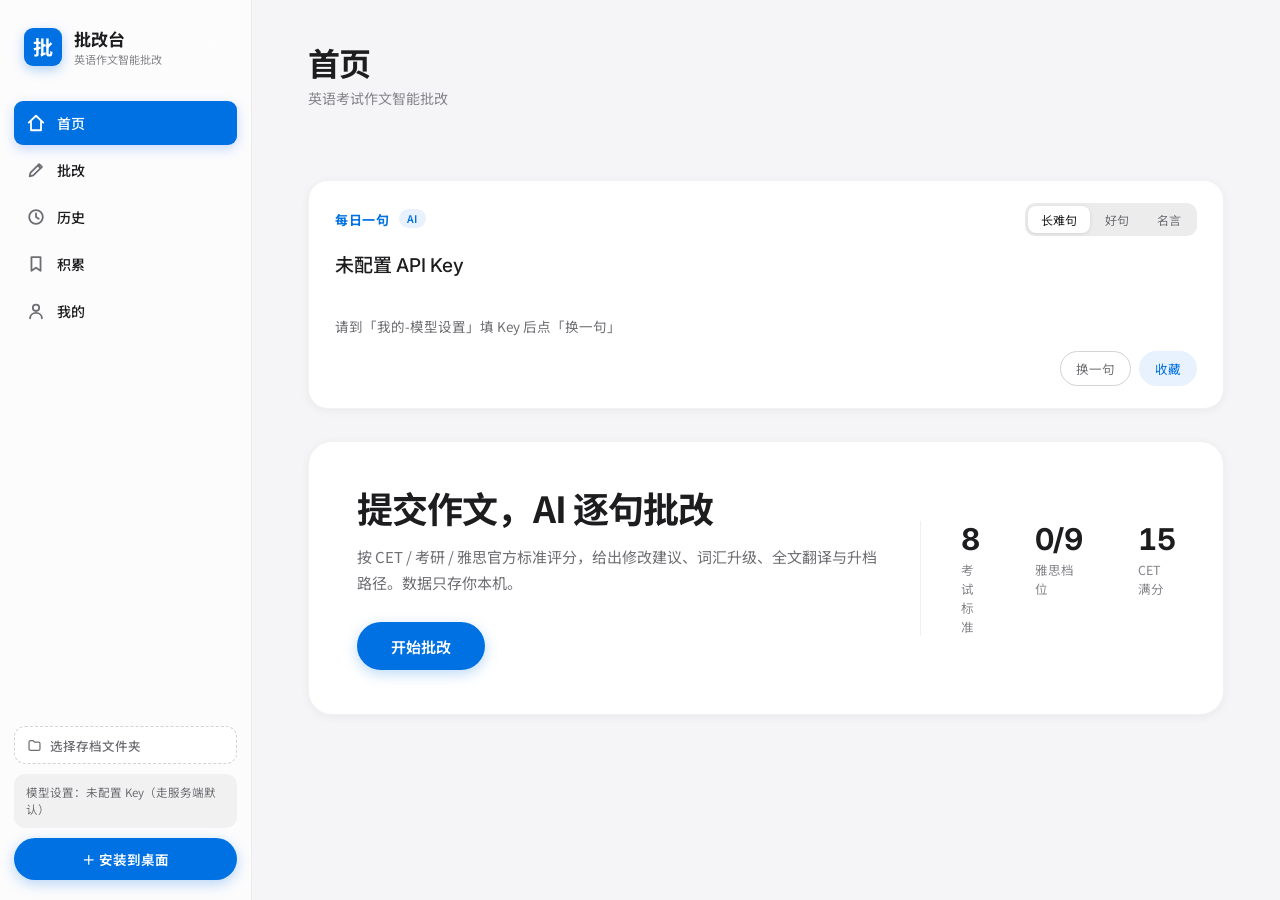
==== commit dc10c9f2: "refactor: 删除首页「近期批改」（无意义，历史上已无新批改记录），侧边栏加「选择存档文件夹」按钮 - desktop/index.html 移除 #recentList + #qcReport" ====
--- a/desktop/index.html
+++ b/desktop/index.html
@@ -62,10 +62,6 @@
           <div class="hero-stat"><b>15</b><span>CET 满分</span></div>
         </div>
       </div>
-
-      <div class="section-title" style="margin-top:26px">近期批改</div>
-      <div id="recentList"></div>
-      <div class="report-link" id="qcReport" style="margin-top:12px">查看过往批改报告 ›</div>
     </div>
   </section>
 
@@ -207,8 +203,14 @@
           <button class="cta-primary" id="llmSave" style="width:100%">保存设置</button>
         </div>
         <div class="card" style="margin-top:14px">
-          <div class="card-title">数据与隐私</div>
-          <div class="desc">批改记录、好词好句本与设置全部只存你本机：桌面版（已安装的 PWA）可写入你选择的文件夹（history.json / vocab.json / settings.json），否则回退到浏览器 IndexedDB。无任何云端存储。</div>
+          <div class="card-title">本地存档</div>
+          <div class="desc" id="storeModeDesc">存储模式：检测中…</div>
+          <div class="store-actions">
+            <button class="mini-btn primary" id="chooseFolderBtn">选择存档文件夹</button>
+            <button class="mini-btn" id="importJsonBtn">导入 JSON 备份</button>
+            <input type="file" id="importFile" accept=".json,application/json" hidden>
+          </div>
+          <div class="ms-tip" style="margin-top:10px">历史记录以 history.json 保存你选择的文件夹中；换浏览器/清数据后若看不到，点「选择存档文件夹」重新关联即可读回，或直接「导入 JSON 备份」。</div>
         </div>
       </div>
     </div>
@@ -263,8 +265,56 @@
   <script src="../js/app.js"></script>
   <script src="../js/daily.js"></script>
   <script>
-    // 桌面版专属增强：首页横幅按钮 → 新建批改（app.js 已全局暴露 showScreen）
-    document.getElementById('homeCta').addEventListener('click', () => showScreen('s-new'));
+    // 桌面版专属增强
+    (function(){
+      // 首页横幅按钮 → 新建批改（app.js 已全局暴露 showScreen）
+      var hc = document.getElementById('homeCta');
+      if(hc) hc.addEventListener('click', function(){ showScreen('s-new'); });
+
+      // 「我的-本地存档」：存储模式显示 / 重新选择文件夹 / 导入 JSON 备份
+      function updateStoreMode(){
+        var el = document.getElementById('storeModeDesc');
+        if(!el) return;
+        var mode = (window.Store && Store.isFileMode()) ? '本地文件夹（history.json / vocab.json / settings.json）' : '浏览器 IndexedDB（未关联文件夹）';
+        el.textContent = '存储模式：' + mode;
+      }
+      var cfb = document.getElementById('chooseFolderBtn');
+      if(cfb) cfb.addEventListener('click', function(){
+        if(!window.Store) return;
+        Store.chooseFolder().then(function(ok){
+          updateStoreMode();
+          if(typeof renderVocab==='function') renderVocab();
+          if(typeof refreshTasks==='function') refreshTasks();
+          if(typeof renderRecent==='function') renderRecent();
+          var t=document.getElementById('toast'), tt=document.getElementById('toastText');
+          if(t&&tt){ tt.textContent = ok ? '已连接存档文件夹并读取数据' : '未选择文件夹（仍用浏览器本地存储）'; t.classList.add('show'); setTimeout(function(){t.classList.remove('show');},2600); }
+        });
+      });
+      var ib = document.getElementById('importJsonBtn');
+      var ipt = document.getElementById('importFile');
+      if(ib && ipt){
+        ib.addEventListener('click', function(){ ipt.click(); });
+        ipt.addEventListener('change', function(){
+          var f = ipt.files && ipt.files[0];
+          if(!f) return;
+          f.text().then(function(text){
+            var r = window.Store ? Store.importFromJSON(text) : {ok:false,error:'store 未初始化'};
+            var t=document.getElementById('toast'), tt=document.getElementById('toastText');
+            if(t&&tt){
+              tt.textContent = r.ok ? ('已导入：历史 '+r.history+' 条 · 词句 '+r.vocab+' 条'+(r.settings?' · 设置':'')+'，可到历史/积累查看') : ('导入失败：'+(r.error||'未知错误'));
+              t.classList.add('show'); setTimeout(function(){t.classList.remove('show');},3200);
+            }
+            if(r.ok){
+              if(typeof renderVocab==='function') renderVocab();
+              if(typeof refreshTasks==='function') refreshTasks();
+              if(typeof renderRecent==='function') renderRecent();
+            }
+            ipt.value='';
+          });
+        });
+      }
+      updateStoreMode();
+    })();
   </script>
 </body>
 </html>
--- a/desktop/css/style.css
+++ b/desktop/css/style.css
@@ -110,6 +110,18 @@
 .wb-install:active{transform:scale(.98);}
 .wb-install svg{width:17px;height:17px;}
 
+/* 侧边栏底部：选择/重选存档文件夹（全局可见） */
+.wb-folder{
+  height:38px;border:1px dashed var(--dt-border-strong);border-radius:11px;background:var(--dt-surface);
+  color:var(--dt-ink-2);font-size:12.5px;font-weight:500;font-family:'Noto Sans SC',sans-serif;
+  cursor:pointer;display:flex;align-items:center;justify-content:flex-start;gap:8px;padding:0 12px;
+  transition:background .15s ease,border-color .15s ease,color .15s ease;
+}
+.wb-folder:hover{background:var(--blue-soft);border-color:var(--blue);color:var(--blue);}
+.wb-folder svg{width:15px;height:15px;flex:none;}
+.wb-folder.connected{background:var(--green-bg);border:1px solid rgba(52,199,89,.30);color:#1A7F37;}
+.wb-folder.connected:hover{background:rgba(52,199,89,.18);border-color:#1A7F37;color:#1A7F37;}
+
 /* ---------- 页头（Apple 大标题） ---------- */
 .page-head{display:flex;align-items:flex-end;justify-content:space-between;gap:16px;margin-bottom:28px;}
 .page-title{font-size:32px;font-weight:700;color:var(--dt-ink);font-family:'Noto Sans SC',sans-serif;letter-spacing:-.02em;line-height:1.15;}
@@ -259,6 +271,7 @@
 .ms-title{font-size:16px;font-weight:700;color:var(--dt-ink);font-family:'Noto Sans SC',sans-serif;letter-spacing:-.01em;}
 .ms-tip{font-size:12.5px;color:var(--dt-ink-3);line-height:19px;margin:4px 0 12px;font-family:'Noto Sans SC',sans-serif;}
 .ms-label{font-size:12.5px;color:var(--dt-ink-2);margin:8px 0 5px;font-family:'Noto Sans SC',sans-serif;font-weight:500;}
+.store-actions{display:flex;gap:10px;flex-wrap:wrap;margin-top:12px;}
 
 /* ---------- 批改结果 ---------- */
 .score-card{background:var(--dt-surface);border:1px solid rgba(0,0,0,.05);border-radius:22px;padding:28px 32px;display:flex;align-items:center;justify-content:space-between;box-shadow:var(--dt-shadow-sm);}
@@ -340,7 +353,7 @@
 .polish-card .polish-loading::before{content:'';width:14px;height:14px;border:2px solid rgba(0,0,0,.1);border-top-color:var(--blue);border-radius:50%;animation:spin .8s linear infinite;}
 .sent-card{position:relative;}
 .sent-polish-row{display:flex;align-items:flex-start;gap:10px;flex-wrap:wrap;margin-top:4px;}
-.sent-polish{font-size:12px;color:var(--blue);background:var(--blue-soft);border:1px solid rgba(0,113,227,.15);border-radius:8px;padding:5px 12px;cursor:pointer;font-family:'Noto Sans SC',sans-serif;font-weight:500;transition:background .15s ease,border-color .15s ease,transform .08s ease;flex:none;}
+.sent-polish{font-size:12px;color:var(--blue);background:var(--blue-soft);border:1px solid rgba(0,113,227,.15);border-radius:8px;padding:5px 12px;cursor:pointer;font-family:'Noto Sans SC',sans-serif;font-weight:500;transition:background .15s ease,border-color .15s ease,transform .08s ease;flex:none;white-space:nowrap;}
 .sent-polish:hover{background:#D6E6FF;border-color:rgba(0,113,227,.30);}
 .sent-polish:active{transform:scale(.97);}
 .sent-polish.loading{opacity:.6;cursor:default;background:var(--blue-soft);}
@@ -351,10 +364,12 @@
 .sheet-mask{position:absolute;inset:0;background:rgba(0,0,0,.28);display:none;z-index:70;-webkit-backdrop-filter:blur(4px);backdrop-filter:blur(4px);}
 .sheet-mask.show{display:block;}
 .sheet{
-  display:none;position:fixed;left:calc(50% + 126px);top:50%;transform:translate(-50%,-50%);
-  width:min(620px,62vw);max-height:82vh;background:rgba(255,255,255,.96);border-radius:22px;overflow-y:auto;
-  box-shadow:var(--dt-shadow-lg);z-index:71;padding:26px 28px 28px;border:1px solid rgba(0,0,0,.06);
-}
+  display:none;position:fixed;left:50%;top:50%;transform:translate(-50%,-50%);
+  width:auto;min-width:min(420px,56vw);max-width:min(680px,68vw);
+  max-height:84vh;background:rgba(255,255,255,.96);border-radius:22px;overflow:hidden;
+  box-shadow:var(--dt-shadow-lg);z-index:71;border:1px solid rgba(0,0,0,.06);
+}
+.sheet-content{padding:26px 28px 28px;max-height:84vh;overflow-y:auto;box-sizing:border-box;}
 .sheet.show{display:block;animation:sheetIn .2s cubic-bezier(.25,.1,.25,1);}
 @keyframes sheetIn{from{opacity:0;transform:translate(-50%,-47%)}to{opacity:1;transform:translate(-50%,-50%)}}
 .sheet-title{font-size:16px;font-weight:700;color:var(--dt-ink);font-family:'Noto Sans SC',sans-serif;margin-bottom:14px;display:flex;align-items:center;justify-content:space-between;gap:12px;letter-spacing:-.01em;}
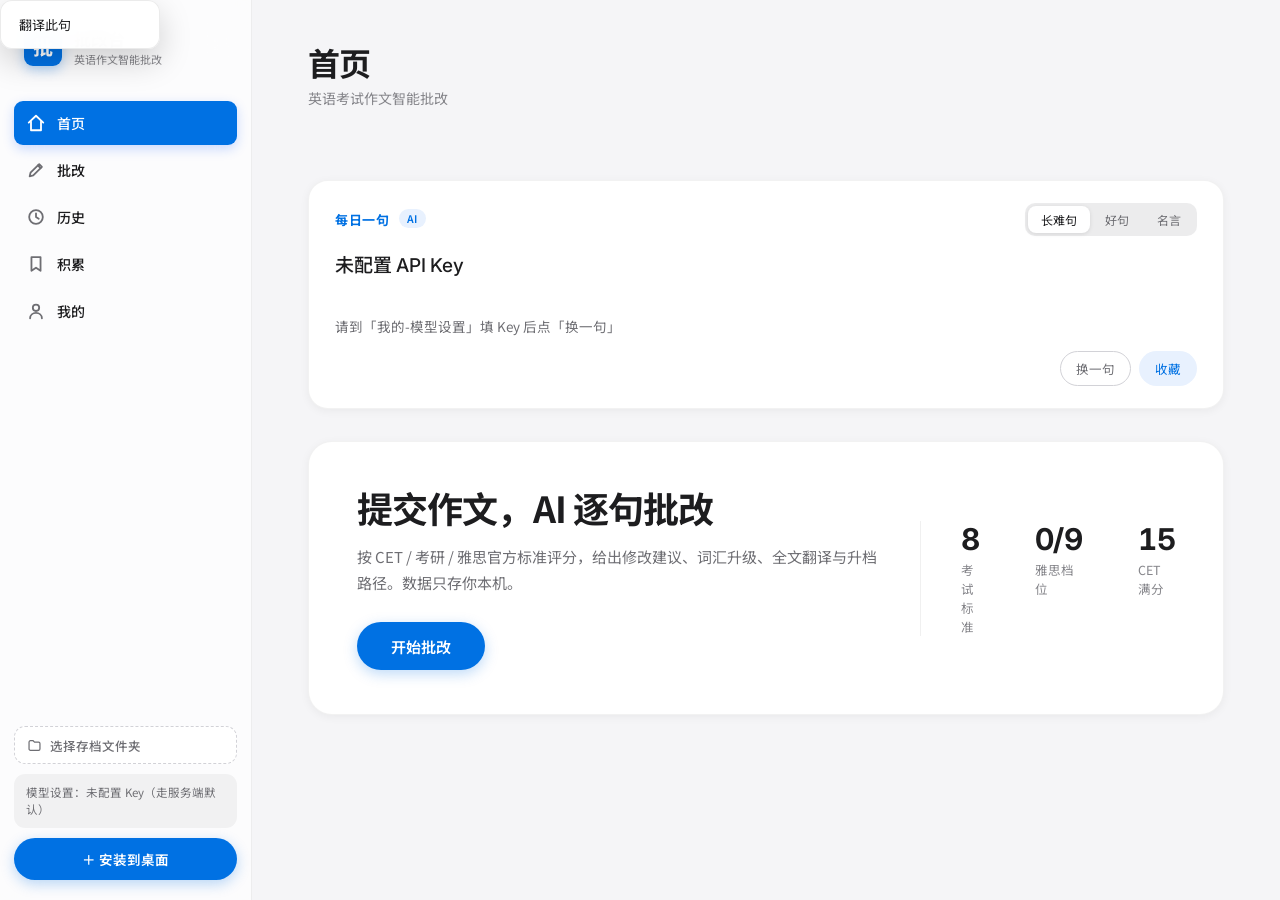
==== commit 311f485e: "fix+feat: 阅读/逐句视图拆两容器（句子+润色 / 收藏独立）；划选英文右键翻译 - 阅读视图：每句用 .sent-block 包裹（position:relative），容器内 <p> 放原" ====
--- a/desktop/index.html
+++ b/desktop/index.html
@@ -240,6 +240,11 @@
   <!-- 底部弹层（纠错 / 取词共用；桌面版显示为居中弹窗） -->
   <div class="sheet-mask" id="sheetMask"></div>
   <div class="sheet" id="sheet"></div>
+
+  <!-- 右键翻译菜单（在 s-result 划选英文后右键触发） -->
+  <div class="ctx-menu" id="ctxMenu" hidden>
+    <button class="ctx-item" id="ctxTranslate">翻译此句</button>
+  </div>
 
   <!-- 加载遮罩 -->
   <div class="loading" id="loading"><div class="loading-box"><div class="spinner"></div><div class="loading-text">批改中…</div></div></div>
--- a/desktop/css/style.css
+++ b/desktop/css/style.css
@@ -343,8 +343,28 @@
 /* 桌面版隐藏：上一句/下一句导航（桌面有滚动条，可滚动浏览全部句子） */
 .sent-nav{display:none!important;}
 
-/* 整文润色 + 句子润色 */
-.polish-card{background:var(--dt-surface);border:1px solid rgba(0,0,0,.05);border-radius:16px;padding:20px;display:flex;flex-direction:column;gap:10px;}
+/* 阅读视图：句块布局（句子+润色 / 收藏 独立容器） */
+.sent-block{position:relative;padding:0 36px 0 0;margin-bottom:10px;line-height:1.8;}
+.sent-block p{margin:0;}
+.sent-block .sent-collect{position:absolute;right:0;top:0;width:30px;height:30px;display:flex;align-items:center;justify-content:center;border-radius:8px;background:transparent;border:1px solid transparent;color:var(--dt-ink-3);font-size:16px;cursor:pointer;transition:background .15s ease,color .15s ease,border-color .15s ease,transform .08s ease;line-height:1;}
+.sent-block .sent-collect:hover{background:rgba(0,113,227,.08);color:var(--blue);}
+.sent-block .sent-collect.on{color:var(--warn);background:rgba(255,149,0,.12);}
+.sent-actions-inline{display:inline-flex;align-items:center;gap:6px;margin-left:8px;vertical-align:middle;}
+.sent-actions-inline .sent-polish{position:static;font-size:11.5px;color:var(--blue);background:var(--blue-soft);border:1px solid rgba(0,113,227,.15);border-radius:7px;padding:3px 9px;cursor:pointer;font-family:'Noto Sans SC',sans-serif;font-weight:500;transition:background .15s ease,border-color .15s ease,transform .08s ease;white-space:nowrap;}
+.sent-actions-inline .sent-polish:hover{background:#D6E6FF;border-color:rgba(0,113,227,.30);}
+.sent-actions-inline .sent-polish:active{transform:scale(.97);}
+.sent-actions-inline .sent-polish.loading{opacity:.6;cursor:default;}
+
+/* 逐句卡片：润色按钮放句末 inline（与句子同块），收藏独立在 sent-head 右上 */
+.sent-card .sent-collect{position:absolute;right:8px;top:8px;width:30px;height:30px;display:flex;align-items:center;justify-content:center;border-radius:8px;background:transparent;border:1px solid transparent;color:var(--dt-ink-3);font-size:16px;cursor:pointer;transition:background .15s ease,color .15s ease;line-height:1;}
+.sent-card .sent-collect:hover{background:rgba(0,113,227,.08);color:var(--blue);}
+.sent-card .sent-collect.on{color:var(--warn);background:rgba(255,149,0,.12);}
+.sent-card .sent-actions-inline{display:inline-flex;align-items:center;gap:6px;margin-left:8px;vertical-align:middle;}
+
+/* 右键翻译菜单 */
+.ctx-menu{position:fixed;z-index:200;min-width:160px;background:rgba(255,255,255,.98);border:1px solid rgba(0,0,0,.08);border-radius:12px;box-shadow:0 12px 32px rgba(0,0,0,.18);padding:6px;display:flex;flex-direction:column;gap:2px;-webkit-backdrop-filter:blur(12px);backdrop-filter:blur(12px);}
+.ctx-item{font-size:13px;color:var(--dt-ink);background:transparent;border:none;padding:8px 12px;border-radius:8px;cursor:pointer;text-align:left;font-family:'Noto Sans SC',sans-serif;transition:background .12s ease,color .12s ease;}
+.ctx-item:hover{background:var(--blue-soft);color:var(--blue);}
 .polish-card .polish-head{display:flex;align-items:center;justify-content:space-between;gap:8px;}
 .polish-card .polish-title{font-size:14.5px;font-weight:600;color:var(--dt-ink);font-family:'Noto Sans SC',sans-serif;display:flex;align-items:center;gap:8px;}
 .polish-card .polish-title .spark{width:22px;height:22px;border-radius:7px;background:linear-gradient(135deg,#AF52DE 0%,#5856D6 100%);color:#fff;font-size:12px;display:inline-flex;align-items:center;justify-content:center;}
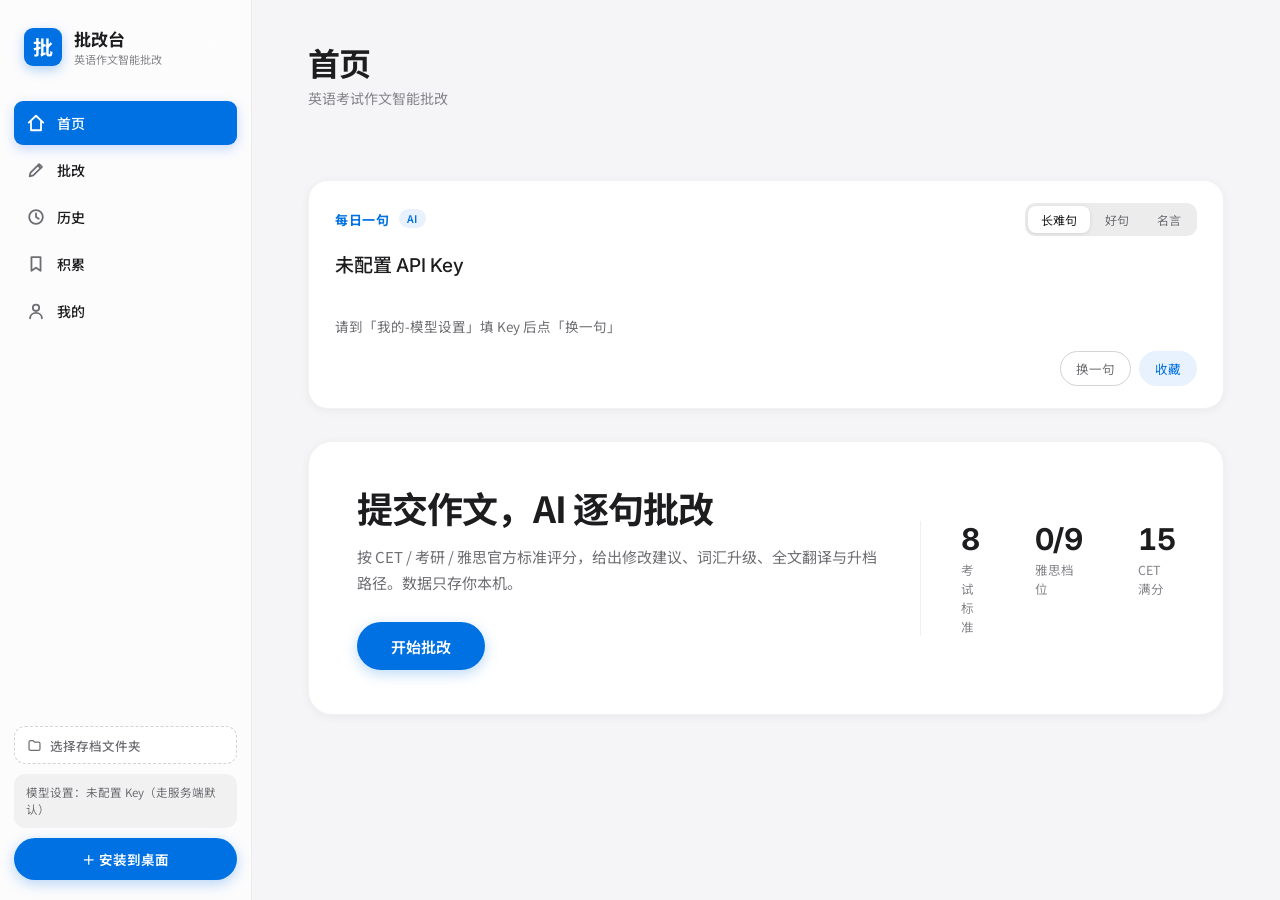
==== commit 3f796cad: "桌面端：删除生成报告/再改一篇按钮；修复右键翻译失效（守卫缺失元素引用避免脚本中断）" ====
--- a/desktop/index.html
+++ b/desktop/index.html
@@ -133,10 +133,6 @@
       </div>
       <div id="resultBody">
         <div class="card"><div class="desc">尚无批改结果，请先在「新建批改」提交作文。</div></div>
-      </div>
-      <div class="dual-cta" style="margin-top:18px">
-        <button class="cta-primary" id="genReport">生成报告</button>
-        <button class="cta-primary" id="againBtn">再改一篇</button>
       </div>
     </div>
   </section>
--- a/desktop/css/style.css
+++ b/desktop/css/style.css
@@ -362,9 +362,16 @@
 .sent-card .sent-actions-inline{display:inline-flex;align-items:center;gap:6px;margin-left:8px;vertical-align:middle;}
 
 /* 右键翻译菜单 */
-.ctx-menu{position:fixed;z-index:200;min-width:160px;background:rgba(255,255,255,.98);border:1px solid rgba(0,0,0,.08);border-radius:12px;box-shadow:0 12px 32px rgba(0,0,0,.18);padding:6px;display:flex;flex-direction:column;gap:2px;-webkit-backdrop-filter:blur(12px);backdrop-filter:blur(12px);}
+.ctx-menu{position:fixed;z-index:200;min-width:160px;background:rgba(255,255,255,.98);border:1px solid rgba(0,0,0,.08);border-radius:12px;box-shadow:0 12px 32px rgba(0,0,0,.18);padding:6px;flex-direction:column;gap:2px;-webkit-backdrop-filter:blur(12px);backdrop-filter:blur(12px);}
+.ctx-menu[hidden]{display:none!important;}
 .ctx-item{font-size:13px;color:var(--dt-ink);background:transparent;border:none;padding:8px 12px;border-radius:8px;cursor:pointer;text-align:left;font-family:'Noto Sans SC',sans-serif;transition:background .12s ease,color .12s ease;}
 .ctx-item:hover{background:var(--blue-soft);color:var(--blue);}
+
+/* 桌面版双 CTA 按钮行：紧凑胶囊，不再撑满手机壳宽度 */
+.dual-cta{display:flex;gap:12px;margin-top:20px;}
+.dual-cta .cta-primary{flex:1;height:46px;border-radius:980px;font-size:14.5px;font-weight:600;box-shadow:0 4px 14px rgba(0,113,227,.22);background:var(--blue);}
+.dual-cta .cta-primary:hover{filter:brightness(1.06);box-shadow:0 6px 16px rgba(0,113,227,.28);}
+.dual-cta .cta-primary:active{transform:scale(.985);}
 .polish-card .polish-head{display:flex;align-items:center;justify-content:space-between;gap:8px;}
 .polish-card .polish-title{font-size:14.5px;font-weight:600;color:var(--dt-ink);font-family:'Noto Sans SC',sans-serif;display:flex;align-items:center;gap:8px;}
 .polish-card .polish-title .spark{width:22px;height:22px;border-radius:7px;background:linear-gradient(135deg,#AF52DE 0%,#5856D6 100%);color:#fff;font-size:12px;display:inline-flex;align-items:center;justify-content:center;}
